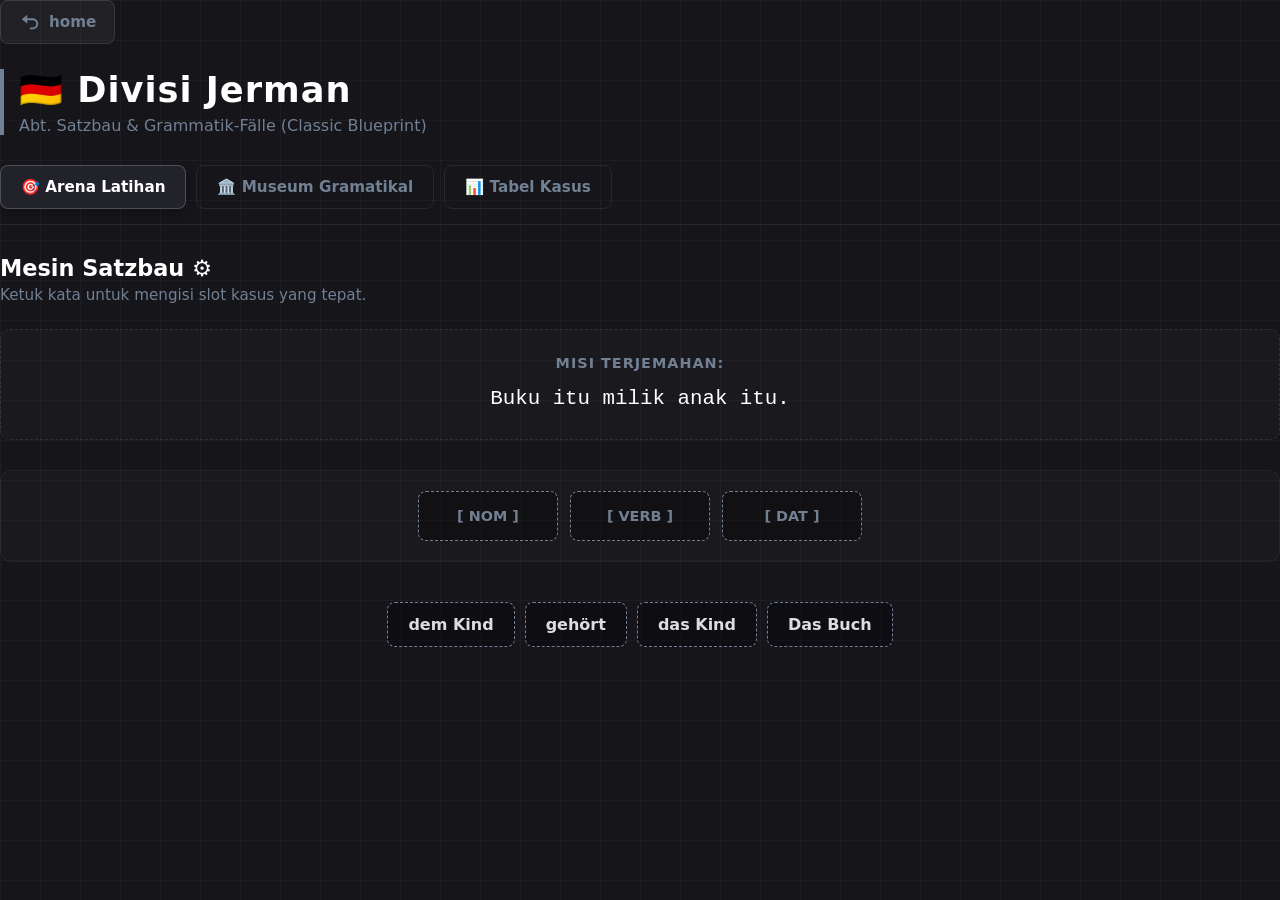
==== source/menu/deutsch/de.html @ 5feccb67 "Initial commit" ====
<!DOCTYPE html>
<html lang="id">
<head>
    <meta charset="UTF-8">
    <meta name="viewport" content="width=device-width, initial-scale=1.0">
    <title>Kejuu Universe - Divisi Jerman 🇩🇪</title>

    <meta name="description" content="Belajar bahasa Jerman mudah: Pahami Satzbau, Grammatik, dan tabel kasus (Nominativ, Akkusativ, Dativ) di Kejuu.">
    <link rel="canonical" href="https://kejuu.web.id/source/menu/deutsch/de.html">
    <link rel="preconnect" href="https://unpkg.com" crossorigin>
    <link rel="dns-prefetch" href="https://unpkg.com">
   <script async src="https://pagead2.googlesyndication.com/pagead/js/adsbygoogle.js?client=ca-pub-4600838552332740"
     crossorigin="anonymous"></script>
    <link rel="stylesheet" href="de.css">
</head>
<body>
    
    <div class="top-bar">
        <a href="../../../index.html" class="back-btn" style="display: flex; align-items: center; gap: 8px; text-decoration: none;">
            <svg xmlns="http://www.w3.org/2000/svg" width="22" height="22" fill="currentColor" viewBox="0 0 24 24">
                <path d="M9 10h6c2.21 0 4 1.79 4 4s-1.79 4-4 4h-3v2h3c3.31 0 6-2.69 6-6s-2.69-6-6-6H9V4L3 9l6 5z"></path>
            </svg>
            home
        </a>
    </div>

    <div class="container">
        <div class="de-intro">
            <h1>🇩🇪 Divisi Jerman</h1>
            <p>Abt. Satzbau & Grammatik-Fälle (Classic Blueprint)</p>
        </div>

        <div class="de-focus-nav">
            <button class="focus-btn active" onclick="switchTab('quiz')">🎯 Arena Latihan</button>
            <button class="focus-btn" onclick="switchTab('museum')">🏛️ Museum Gramatikal</button>
            <button class="focus-btn" onclick="switchTab('tabel')">📊 Tabel Kasus</button>
        </div>

        <section id="tab-quiz" class="de-panel active">
            <div class="panel-header">
                <h2>Mesin Satzbau ⚙️</h2>
                <p>Ketuk kata untuk mengisi slot kasus yang tepat.</p>
            </div>
            
            <div class="time-trainer-box" style="margin-bottom: 30px;">
                <span class="time-label">Misi Terjemahan:</span>
                <div id="mission-text" class="time-sentence">Memuat misi...</div>
            </div>

            <div class="batch-container">
                <div class="sentence-slots" id="sentence-slots"></div>
                <div class="word-bank" id="word-bank" style="margin-top: 20px;"></div>
            </div>
        </section>

        <section id="tab-museum" class="de-panel">
            <div class="panel-header">
                <h2>Koleksi Kasus 📚</h2>
                <p>Kartu flip akan terbuka setelah kamu menyelesaikan misinya.</p>
            </div>
            <div id="accordion-container" class="batch-container"></div>
        </section>

        <section id="tab-tabel" class="de-panel">
            
            <div class="panel-header">
                <h2>Tabel Sakti Jerman 📊</h2>
                <p>Contekan sakti perubahan kata ganti orang & kepemilikan berdasarkan Kasus.</p>
            </div>
            
            <div class="table-wrapper" style="margin-bottom: 40px;">
                <h3 style="color:#a78bfa; margin-bottom: 12px; font-size: 1.1rem;">  A. Personalpronomen (Subjek & Objek)</h3>
                <table class="blueprint-table">
                    <thead>
                        <tr>
                            <th>Arti</th>
                            <th>Nominativ<br><span class="th-sub">(Subjek)</span></th>
                            <th>Akkusativ<br><span class="th-sub">(Objek Langsung)</span></th>
                            <th>Dativ<br><span class="th-sub">(Objek Tak Langsung)</span></th>
                        </tr>
                    </thead>
                    <tbody>
                        <tr><td>Saya</td><td class="td-nom">ich</td><td class="td-akk">mich</td><td class="td-dat">mir</td></tr>
                        <tr><td>Kamu</td><td class="td-nom">du</td><td class="td-akk">dich</td><td class="td-dat">dir</td></tr>
                        <tr><td>Dia (Laki)</td><td class="td-nom">er</td><td class="td-akk">ihn</td><td class="td-dat">ihm</td></tr>
                        <tr><td>Dia (Pr)</td><td class="td-nom">sie</td><td class="td-akk">sie</td><td class="td-dat">ihr</td></tr>
                        <tr><td>Itu (Netral)</td><td class="td-nom">es</td><td class="td-akk">es</td><td class="td-dat">ihm</td></tr>
                        <tr><td>Kami / Kita</td><td class="td-nom">wir</td><td class="td-akk">uns</td><td class="td-dat">uns</td></tr>
                        <tr><td>Kalian</td><td class="td-nom">ihr</td><td class="td-akk">euch</td><td class="td-dat">euch</td></tr>
                        <tr><td>Mereka</td><td class="td-nom">sie</td><td class="td-akk">sie</td><td class="td-dat">ihnen</td></tr>
                        <tr><td>Anda (Sopan)</td><td class="td-nom">Sie</td><td class="td-akk">Sie</td><td class="td-dat">Ihnen</td></tr>
                    </tbody>
                </table>
            </div>

            <div class="table-wrapper" style="margin-bottom: 30px;">
                <h3 style="color:#00c6ff; margin-bottom: 12px; font-size: 1.1rem;">  B. Possessivpronomen (Akar Kata)</h3>
                <table class="blueprint-table">
                    <thead>
                        <tr>
                            <th>Subjek (Pronomen)</th>
                            <th>Kepemilikan (Akar Kata)</th>
                        </tr>
                    </thead>
                    <tbody>
                        <tr><td>ich <span style="color:#aaa; font-size:0.85rem;">(Saya)</span></td><td style="color:#00d26a; font-weight:bold;">mein <span style="color:#aaa; font-weight:normal; font-size:0.85rem;">(milikku)</span></td></tr>
                        <tr><td>du <span style="color:#aaa; font-size:0.85rem;">(Kamu)</span></td><td style="color:#00d26a; font-weight:bold;">dein <span style="color:#aaa; font-weight:normal; font-size:0.85rem;">(milikmu)</span></td></tr>
                        <tr><td>er / es <span style="color:#aaa; font-size:0.85rem;">(Dia Lk/Netral)</span></td><td style="color:#00d26a; font-weight:bold;">sein <span style="color:#aaa; font-weight:normal; font-size:0.85rem;">(miliknya)</span></td></tr>
                        <tr><td>sie <span style="color:#aaa; font-size:0.85rem;">(Dia Pr / Mereka)</span></td><td style="color:#00d26a; font-weight:bold;">ihr <span style="color:#aaa; font-weight:normal; font-size:0.85rem;">(miliknya/mereka)</span></td></tr>
                        <tr><td>wir <span style="color:#aaa; font-size:0.85rem;">(Kita)</span></td><td style="color:#00d26a; font-weight:bold;">unser <span style="color:#aaa; font-weight:normal; font-size:0.85rem;">(milik kita)</span></td></tr>
                        <tr><td>ihr <span style="color:#aaa; font-size:0.85rem;">(Kalian)</span></td><td style="color:#00d26a; font-weight:bold;">euer <span style="color:#aaa; font-weight:normal; font-size:0.85rem;">(milik kalian)</span></td></tr>
                        <tr><td>Sie <span style="color:#aaa; font-size:0.85rem;">(Anda)</span></td><td style="color:#00d26a; font-weight:bold;">Ihr <span style="color:#aaa; font-weight:normal; font-size:0.85rem;">(milik Anda)</span></td></tr>
                    </tbody>
                </table>
            </div>

            <div class="table-wrapper">
                <h3 style="color:#ff9f43; margin-bottom: 12px; font-size: 1.1rem;">  C. Akhiran Berdasarkan Kasus (Contoh: mein)</h3>
                <table class="blueprint-table">
                    <thead>
                        <tr>
                            <th>Kasus</th>
                            <th>Maskulin<br><span class="th-sub">(der)</span></th>
                            <th>Feminin<br><span class="th-sub">(die)</span></th>
                            <th>Neutral<br><span class="th-sub">(das)</span></th>
                            <th>Plural<br><span class="th-sub">(die)</span></th>
                        </tr>
                    </thead>
                    <tbody>
                        <tr>
                            <td><b>Nominativ</b><br><span style="font-size:0.75rem; color:#aaa;">(Subjek)</span></td>
                            <td class="td-nom">mein</td>
                            <td class="td-nom">mein<b style="color:#ff4757;">e</b></td>
                            <td class="td-nom">mein</td>
                            <td class="td-nom">mein<b style="color:#ff4757;">e</b></td>
                        </tr>
                        <tr>
                            <td><b>Akkusativ</b><br><span style="font-size:0.75rem; color:#aaa;">(Objek Langsung)</span></td>
                            <td class="td-akk">mein<b style="color:#ff4757;">en</b></td>
                            <td class="td-akk">mein<b style="color:#ff4757;">e</b></td>
                            <td class="td-akk">mein</td>
                            <td class="td-akk">mein<b style="color:#ff4757;">e</b></td>
                        </tr>
                        <tr>
                            <td><b>Dativ</b><br><span style="font-size:0.75rem; color:#aaa;">(Objek Tak Langsung)</span></td>
                            <td class="td-dat">mein<b style="color:#ff4757;">em</b></td>
                            <td class="td-dat">mein<b style="color:#ff4757;">er</b></td>
                            <td class="td-dat">mein<b style="color:#ff4757;">em</b></td>
                            <td class="td-dat">mein<b style="color:#ff4757;">en</b></td>
                        </tr>
                    </tbody>
                </table>
                
                <div style="background: rgba(255, 71, 87, 0.1); border-left: 3px solid #ff4757; padding: 10px; border-radius: 8px; margin-top: 15px;">
                    <p style="color:#aaa; font-size:0.85rem; font-style:italic; margin: 0;">💡 <b>Tips:</b> Akhiran merah (<b style="color:#ff4757;">-e, -en, -em, -er</b>) berlaku buat semua akar kata kepemilikan. (Contoh: dein jadi dein<b style="color:#ff4757;">em</b>).</p>
                </div>
            </div>
            
        </section>

    </div> <script src="de.js" defer></script>
</body>
</html>
---- source/menu/deutsch/de.css ----
/* ===================================================================
   🇩🇪 KEJUU DEUTSCH - ABT. SATZBAU & FÄLLE (CLASSIC BLUEPRINT)
   ===================================================================
   [x] Architect  : Pak CEO Kejuu
   [x] Kuli Coder : Mesin V8 Gemini AI 🤖✨
   [x] Concept    : Blueprint Grid, Bento Layout, Bouncy 3D Flip
   =================================================================== */

* { 
    margin: 0; 
    padding: 0; 
    box-sizing: border-box; 
    font-family: 'Segoe UI', system-ui, sans-serif; 
}

body {
    background-color: #15151a;
    background-image: 
        linear-gradient(rgba(255, 255, 255, 0.03) 1px, transparent 1px),
        linear-gradient(90deg, rgba(255, 255, 255, 0.03) 1px, transparent 1px);
    background-size: 40px 40px; 
    background-attachment: fixed; 
    color: #dcdde1;
    width: 100vw;
    min-height: 100vh;
    overflow-x: hidden;
}

.de-container {
    max-width: 800px;
    margin: 60px auto 50px;
    padding: 0 20px;
}

/* =========================================
   TOP BAR & BACK BUTTON (PINTU KELUAR) 🚪
   ========================================= */
.top-bar { display: flex; justify-content: flex-start; margin-bottom: 25px; }
.back-btn { display: inline-flex; align-items: center; gap: 8px; background: rgba(255, 255, 255, 0.05); border: 1px solid rgba(255, 255, 255, 0.1); color: #718093; padding: 10px 18px; border-radius: 8px; text-decoration: none; font-size: 0.95rem; font-weight: bold; transition: 0.3s ease; }
.back-btn:hover { background: rgba(255, 255, 255, 0.1); color: #fff; transform: translateX(-5px); border-color: #74b9ff; }

/* INTRO */
.de-intro { margin-bottom: 30px; border-left: 4px solid #718093; padding-left: 15px; }
.de-intro h1 { font-size: 2.2rem; color: #fff; font-weight: 700; letter-spacing: 1px; }
.de-intro p { color: #718093; font-size: 1rem; margin-top: 5px; }

/* FOCUS NAVIGATION (TABS) */
.de-focus-nav { display: flex; gap: 10px; margin-bottom: 30px; border-bottom: 1px solid rgba(255, 255, 255, 0.08); padding-bottom: 15px; overflow-x: auto; }
.de-focus-nav::-webkit-scrollbar { display: none; } 
.de-focus-nav { -ms-overflow-style: none; scrollbar-width: none; }

.focus-btn { background: transparent; border: 1px solid rgba(255, 255, 255, 0.08); color: #718093; padding: 12px 20px; border-radius: 8px; font-size: 0.95rem; font-weight: 600; cursor: pointer; transition: 0.3s ease; white-space: nowrap; }
.focus-btn:hover { background: rgba(255,255,255,0.03); color: #fff; }
.focus-btn.active { background: #22222a; border-color: rgba(255,255,255,0.2); color: #fff; box-shadow: 0 4px 10px rgba(0,0,0,0.2); }

/* PANELS */
.de-panel { display: none; animation: fadeIn 0.4s ease; }
.de-panel.active { display: block; }
.panel-header { margin-bottom: 25px; }
.panel-header h2 { font-size: 1.4rem; color: #fff; font-weight: 600; }
.panel-header p { color: #718093; font-size: 0.95rem; margin-top: 5px; }

/* --- SATZBAU & TIME TRAINER --- */
.time-trainer-box { background: rgba(255,255,255,0.02); border: 1px dashed rgba(255,255,255,0.1); padding: 25px; border-radius: 10px; margin-bottom: 20px; text-align: center; }
.time-label { font-size: 0.9rem; color: #718093; margin-bottom: 12px; text-transform: uppercase; letter-spacing: 1px; font-weight: bold; display: block;}
.time-sentence { font-size: 1.3rem; color: #fff; font-family: 'Courier New', monospace; line-height: 1.5; }

/* BATCH CONTAINER & ITEMS (Dipakai buat Accordion) */
.batch-container { display: flex; flex-direction: column; gap: 15px; }
.batch-item { background: #22222a; border-radius: 10px; border: 1px solid rgba(255, 255, 255, 0.08); overflow: hidden; transition: 0.3s; }

/* ==========================================================
   MESIN GAME (SLOT & WORD BANK) - LAYOUT DIPERBAIKI 🛠️
   ========================================================== */
.batch-container { display: flex; flex-direction: column; gap: 20px; }

.sentence-slots { 
    display: flex; flex-wrap: wrap; justify-content: center; align-items: center; 
    gap: 12px; min-height: 90px; 
    /* Tambahan Wadah Dashboard biar gak kaku melayang */
    background: rgba(255, 255, 255, 0.02); 
    border: 1px solid rgba(255, 255, 255, 0.05); 
    padding: 20px; border-radius: 12px; 
}

.slot-case { 
    /* Fleksibel ngisi ruang di HP biar rapi */
    flex: 1 1 100px; max-width: 140px; min-height: 50px; 
    padding: 10px 15px; border: 1px dashed #718093; border-radius: 8px; 
    display: flex; align-items: center; justify-content: center; 
    font-size: 0.9rem; font-weight: bold; text-transform: uppercase; 
    background: rgba(0,0,0,0.3); color: #718093; transition: all 0.2s; text-align: center; 
}

/* Warna Identitas Tetap Sama */
.slot-nom.filled { background: rgba(116, 185, 255, 0.1); border-color: #74b9ff; color: #74b9ff; border-style: solid; box-shadow: 0 4px 10px rgba(0,0,0,0.2); }
.slot-verb.filled { background: rgba(255, 234, 167, 0.1); border-color: #ffeaa7; color: #ffeaa7; border-style: solid; box-shadow: 0 4px 10px rgba(0,0,0,0.2); }
.slot-akk.filled { background: rgba(85, 239, 196, 0.1); border-color: #55efc4; color: #55efc4; border-style: solid; box-shadow: 0 4px 10px rgba(0,0,0,0.2); }
.slot-dat.filled { background: rgba(162, 155, 254, 0.1); border-color: #a29bfe; color: #a29bfe; border-style: solid; box-shadow: 0 4px 10px rgba(0,0,0,0.2); }
.slot-gen.filled { background: rgba(255, 118, 117, 0.1); border-color: #ff7675; color: #ff7675; border-style: solid; box-shadow: 0 4px 10px rgba(0,0,0,0.2); }

.word-bank { display: flex; flex-wrap: wrap; justify-content: center; gap: 10px; }
.word-chip { background: rgba(0,0,0,0.3); border: 1px dashed #718093; color: #dcdde1; padding: 12px 20px; border-radius: 8px; font-size: 1rem; font-weight: bold; cursor: pointer; transition: 0.2s; user-select: none; }
.word-chip:hover { background: rgba(255,255,255,0.08); color: #fff; border-color: #fff; border-style: solid; transform: translateY(-3px); }
.word-chip.hidden { opacity: 0; pointer-events: none; transform: scale(0); }

/* ==========================================================
   ACCORDION MUSEUM
   ========================================================== */
.accordion-header { padding: 18px 20px; cursor: pointer; display: flex; justify-content: space-between; align-items: center; transition: 0.3s; }
.accordion-header:hover { background: rgba(255,255,255,0.03); }
.accordion-header h3 { color: #fff; font-size: 1.1rem; font-weight: 600; }
.accordion-header .status { color: #718093; font-family: 'Courier New', monospace; font-size: 0.9rem; }
.accordion-content { max-height: 0; overflow: hidden; transition: max-height 0.4s ease; background: #1a1a20; }
.accordion-content.open { max-height: 2000px; border-top: 1px solid rgba(255,255,255,0.05); }
.accordion-body { padding: 20px; } /* Buang flexbox yg bikin error */

/* ==========================================================
   TRUE 3D FLIP CARDS (Bento Grid Layout ANTI GENCET 🎬✨)
   ========================================================== */
.card-grid {
    width: 100%;
    display: grid;
    /* KHUSUS HP: 1 Kolom Full Biar Gak Tabrakan! */
    grid-template-columns: 1fr;
    gap: 20px; /* Jarak lega antar kartu */
}

.flip-card { 
    background-color: transparent; 
    height: 200px; 
    width: 100%; 
    perspective: 1000px; 
    cursor: pointer; 
    transition: transform 0.3s cubic-bezier(0.175, 0.885, 0.32, 1.275); 
}

/* KHUSUS PC/TABLET: Baru Bento Grid Jalan */
@media (min-width: 600px) {
    .card-grid {
        grid-template-columns: repeat(auto-fit, minmax(200px, 1fr));
        grid-auto-flow: dense;
    }
    .flip-card:nth-child(3n + 1) { grid-column: span 2; }
    .flip-card:nth-child(4n) { grid-row: span 2; height: 100%; }
}

.flip-card:hover { transform: translateY(-5px) scale(1.02); z-index: 10; }
.flip-card-inner { position: relative; width: 100%; height: 100%; text-align: center; transition: transform 0.8s cubic-bezier(0.175, 0.885, 0.32, 1.275); transform-style: preserve-3d; }
.flip-card.is-flipped .flip-card-inner { transform: rotateY(180deg); }
.flip-card-front, .flip-card-back { position: absolute; width: 100%; height: 100%; -webkit-backface-visibility: hidden; backface-visibility: hidden; border-radius: 12px; padding: 20px; display: flex; flex-direction: column; justify-content: center; align-items: center; border: 1px solid rgba(255,255,255,0.08); background: #22222a; box-shadow: 0 10px 20px rgba(0,0,0,0.4); }
.flip-card-front h4 { color: #fff; font-size: 1.15rem; margin-bottom: 5px;}
.flip-card-front p.translate { color: #718093; font-size: 0.95rem; margin-bottom: 10px;}
.flip-hint { margin-top: auto; font-size: 0.75rem; color: #718093; font-weight: bold; letter-spacing: 1px; }

.flip-card-back { transform: rotateY(180deg); border-color: #74b9ff; background: rgba(116, 185, 255, 0.05); }
.flip-card-back h5 { color: #74b9ff; margin-bottom: 10px; font-size: 0.95rem;}
.flip-card-back p.notes-text { font-size: 0.9rem; line-height: 1.5; color: #dcdde1;}

/* =========================================
   TABEL PRONOMEN (CONTEKAN SAKTI) 📊
   ========================================= */
.table-wrapper { 
    width: 100%; 
    max-width: 100vw; /* Paksa jangan melebihi layar */
    overflow-x: auto; /* Bikin bisa di-scroll ke kanan/kiri */
    -webkit-overflow-scrolling: touch; /* Biar scroll di HP mulussss */
    background: rgba(0, 0, 0, 0.2); 
    border: 1px solid rgba(255, 255, 255, 0.08); 
    border-radius: 10px; 
    margin-top: 15px; 
    padding-bottom: 8px; /* Kasih napas buat scrollbar */
}

/* Kustomisasi Scrollbar Biar Elegan & Kelihatan! */
.table-wrapper::-webkit-scrollbar {
    height: 6px;
}
.table-wrapper::-webkit-scrollbar-track {
    background: rgba(255, 255, 255, 0.05);
    border-radius: 10px;
}
.table-wrapper::-webkit-scrollbar-thumb {
    background: rgba(116, 185, 255, 0.5); /* Warna Biru Blueprint */
    border-radius: 10px;
}
.table-wrapper::-webkit-scrollbar-thumb:hover {
    background: rgba(116, 185, 255, 0.8);
}

.blueprint-table { 
    width: 100%; 
    border-collapse: collapse; 
    text-align: left; 
    min-width: 550px; /* Minimal lebar biar lega */
    white-space: nowrap; /* Bikin teks memanjang, gak numpuk ke bawah! */
}

.blueprint-table th { 
    background: rgba(255, 255, 255, 0.05); 
    padding: 15px; 
    color: #fff; 
    font-size: 0.95rem; 
    text-transform: uppercase; 
    letter-spacing: 1px; 
    border-bottom: 2px solid rgba(255, 255, 255, 0.1); 
}
.blueprint-table .th-sub { 
    font-size: 0.75rem; color: #718093; font-weight: normal; text-transform: none; 
}
.blueprint-table td { 
    padding: 12px 15px; 
    font-size: 1rem; 
    font-weight: 600; 
    border-bottom: 1px solid rgba(255, 255, 255, 0.05); 
    color: #dcdde1; 
    transition: 0.2s; 
}

.blueprint-table tr:last-child td { border-bottom: none; }
.blueprint-table tbody tr:hover td { background: rgba(255, 255, 255, 0.03); color: #fff; }

.td-nom { color: #74b9ff !important; }
.td-akk { color: #55efc4 !important; }
.td-dat { color: #a29bfe !important; }
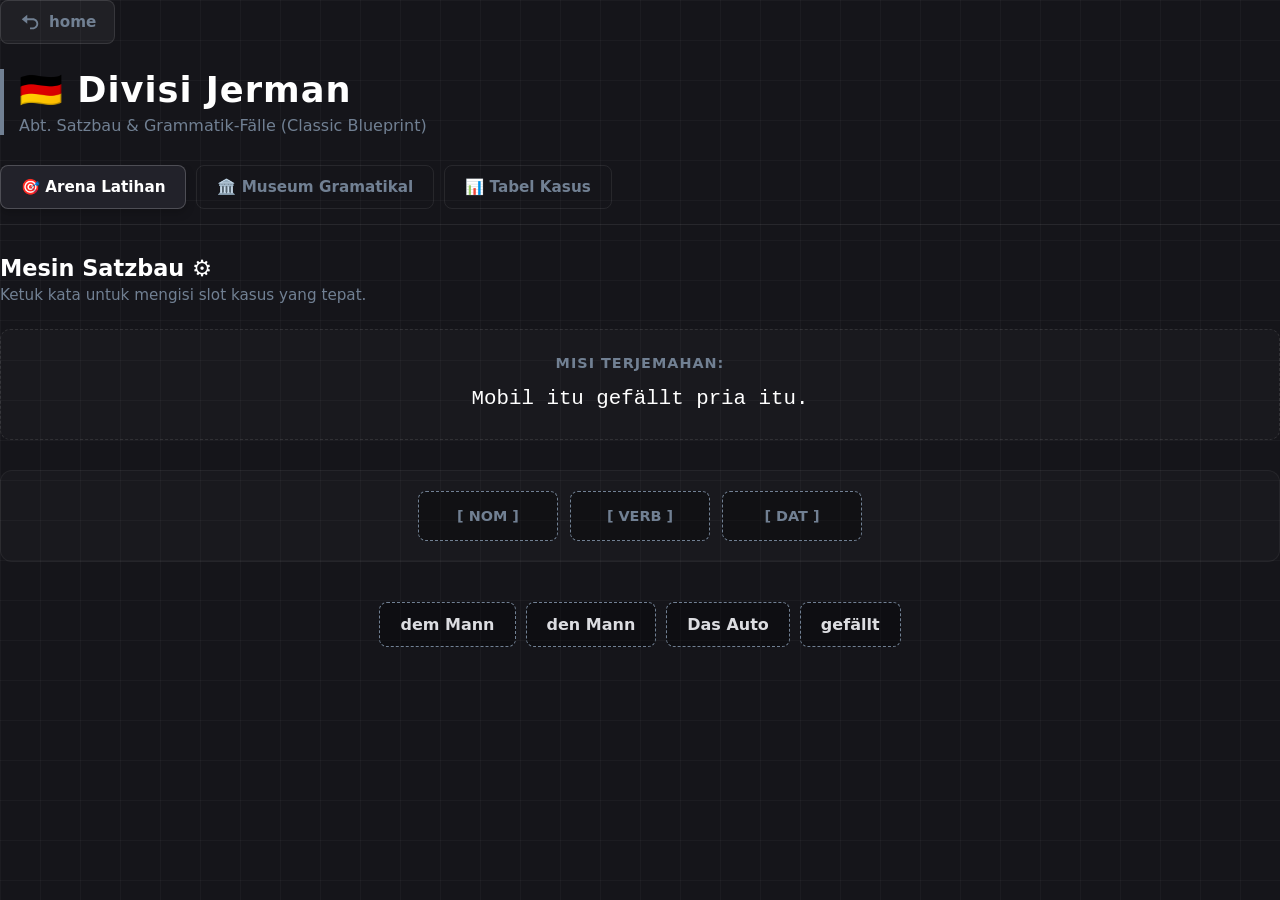
==== commit 486f9ff5: "update dahsboard AI" ====
--- a/source/menu/deutsch/de.html
+++ b/source/menu/deutsch/de.html
@@ -16,7 +16,7 @@
 <body>
     
     <div class="top-bar">
-        <a href="../../../index.html" class="back-btn" style="display: flex; align-items: center; gap: 8px; text-decoration: none;">
+        <a href="../../../Web.html" class="back-btn" style="display: flex; align-items: center; gap: 8px; text-decoration: none;">
             <svg xmlns="http://www.w3.org/2000/svg" width="22" height="22" fill="currentColor" viewBox="0 0 24 24">
                 <path d="M9 10h6c2.21 0 4 1.79 4 4s-1.79 4-4 4h-3v2h3c3.31 0 6-2.69 6-6s-2.69-6-6-6H9V4L3 9l6 5z"></path>
             </svg>
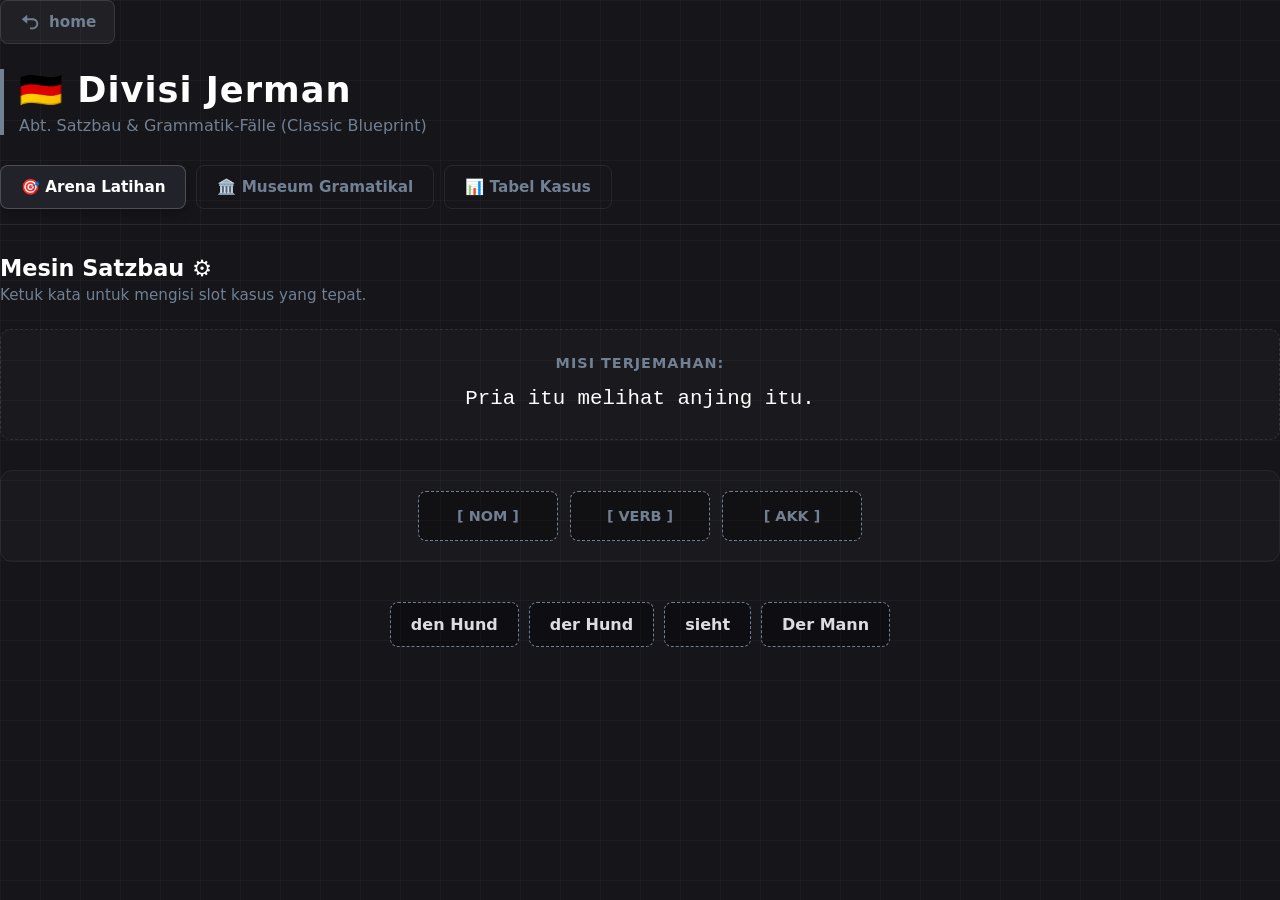
==== commit 7a292a7b: "dashboard fix" ====
--- a/source/menu/deutsch/de.html
+++ b/source/menu/deutsch/de.html
@@ -16,7 +16,7 @@
 <body>
     
     <div class="top-bar">
-        <a href="../../../Web.html" class="back-btn" style="display: flex; align-items: center; gap: 8px; text-decoration: none;">
+        <a href="../../../index.html" class="back-btn" style="display: flex; align-items: center; gap: 8px; text-decoration: none;">
             <svg xmlns="http://www.w3.org/2000/svg" width="22" height="22" fill="currentColor" viewBox="0 0 24 24">
                 <path d="M9 10h6c2.21 0 4 1.79 4 4s-1.79 4-4 4h-3v2h3c3.31 0 6-2.69 6-6s-2.69-6-6-6H9V4L3 9l6 5z"></path>
             </svg>
